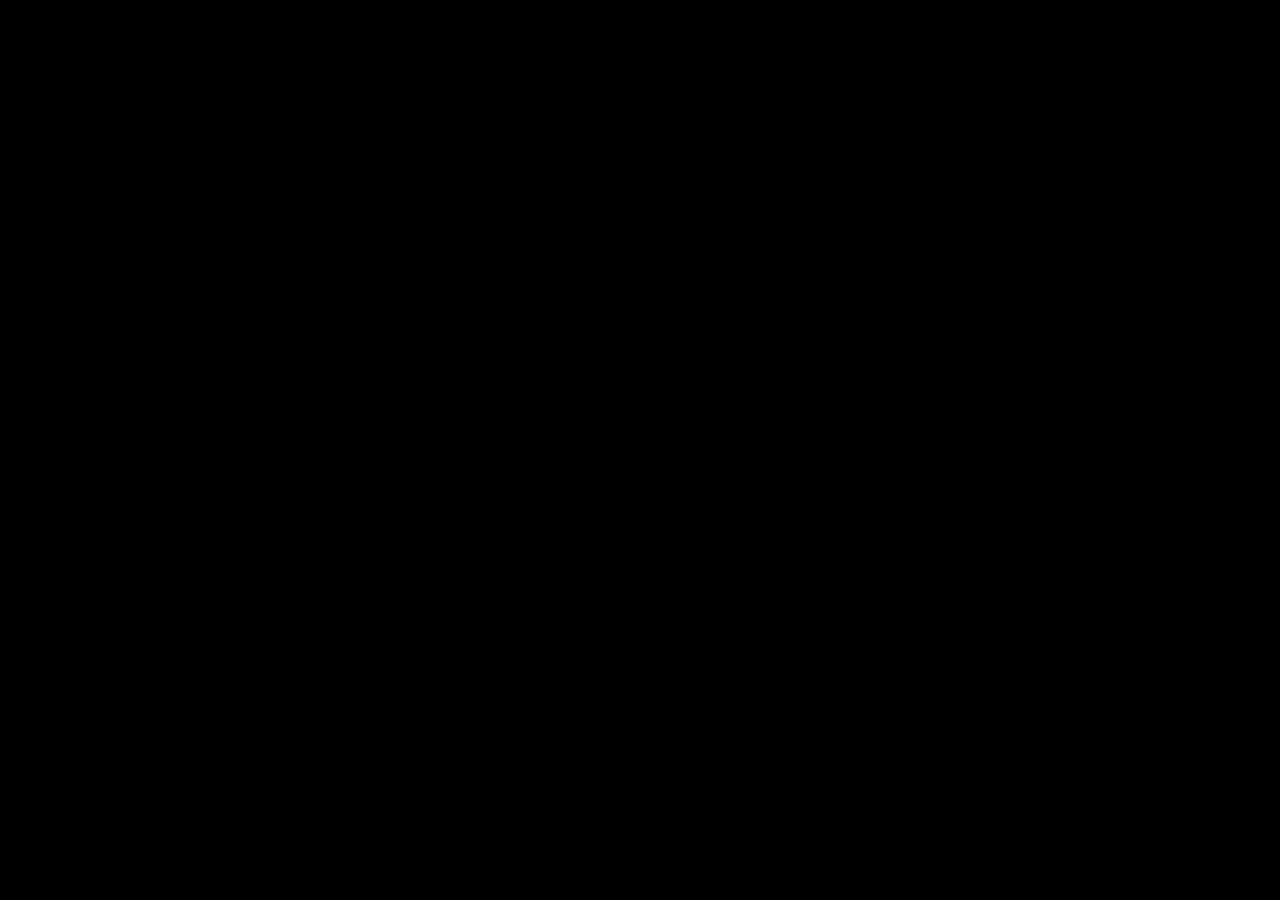
==== docs/index.html @ 6590a258 "add index.html" ====
<!DOCTYPE html>
<html lang="en">

<head>
  <style type="text/css">
    .container {
      position: fixed;
      top: 0;
      left: 0;
      z-index: -1;
    }
  </style>
</head>

<body>
  <canvas id="myCanvas" class="container"></canvas>
</body>

<script type="text/javascript">
  var canvas = document.getElementById('myCanvas');
  var context = canvas.getContext('2d');
  window.addEventListener('resize', resizeCanvas, false);
  resizeCanvas();
  clearCanvas();

  function resizeCanvas() {
    canvas.width = window.innerWidth;
    canvas.height = window.innerHeight;
  }

  function clearCanvas() {
    context.fillStyle = '#000';
    context.fillRect(0, 0, canvas.width, canvas.height);
  }

  function mouseDownHandler(e) {
    var x = e.clientX;
    var y = e.clientY;
    fire(x, y);
  }

  var rid;
  function fire(x, y) {
    createFireworks(x, y);
    cancelAnimationFrame(rid);
    tick();
    function tick() {
      context.globalCompositeOperation = 'destination-out';
      context.fillStyle = 'rgba(0,0,0,' + 20 / 100 + ')';
      context.fillRect(0, 0, canvas.width, canvas.height);
      context.globalCompositeOperation = 'lighter';
      drawFireworks();
      rid = requestAnimationFrame(tick);
    }
  }
  document.addEventListener('mousedown', mouseDownHandler, false);

  var particles = [];
  function createFireworks(sx, sy) {
    particles = [];
    var hue = Math.floor(Math.random() * 51) + 20;
    var hueVariance = 10;
    var count = 100;
    for (var i = 0; i < count; i++) {
      var p = {};
      var angle = Math.floor(Math.random() * 360);
      p.radians = angle * Math.PI / 180;
      p.x = sx;
      p.y = sy;
      p.speed = (Math.random() * 5) + .4;
      p.radius = p.speed;
      p.size = Math.floor(Math.random() * 3) + 1;
      p.hue = Math.floor(Math.random() * ((hue + hueVariance) - (hue - hueVariance))) + (hue - hueVariance);
      p.brightness = Math.floor(Math.random() * 31) + 50;
      p.alpha = (Math.floor(Math.random() * 61) + 40) / 100;
      particles.push(p);
    }
  }

  function drawFireworks() {
    clearCanvas();
    for (var i = 0; i < particles.length; i++) {
      var p = particles[i];
      var vx = Math.cos(p.radians) * p.radius;
      var vy = Math.sin(p.radians) * p.radius + 0.4; p.x += vx; p.y += vy;
      p.radius *= 1 - p.speed / 100;
      p.alpha -= 0.005;
      context.beginPath();
      context.arc(p.x, p.y, p.size, 0, Math.PI * 2, false);
      context.closePath();
      context.fillStyle = 'hsla(' + p.hue + ', 100%, ' + p.brightness + '%, ' + p.alpha + ')';
      context.fill();
    }
  }
</script>

</html>
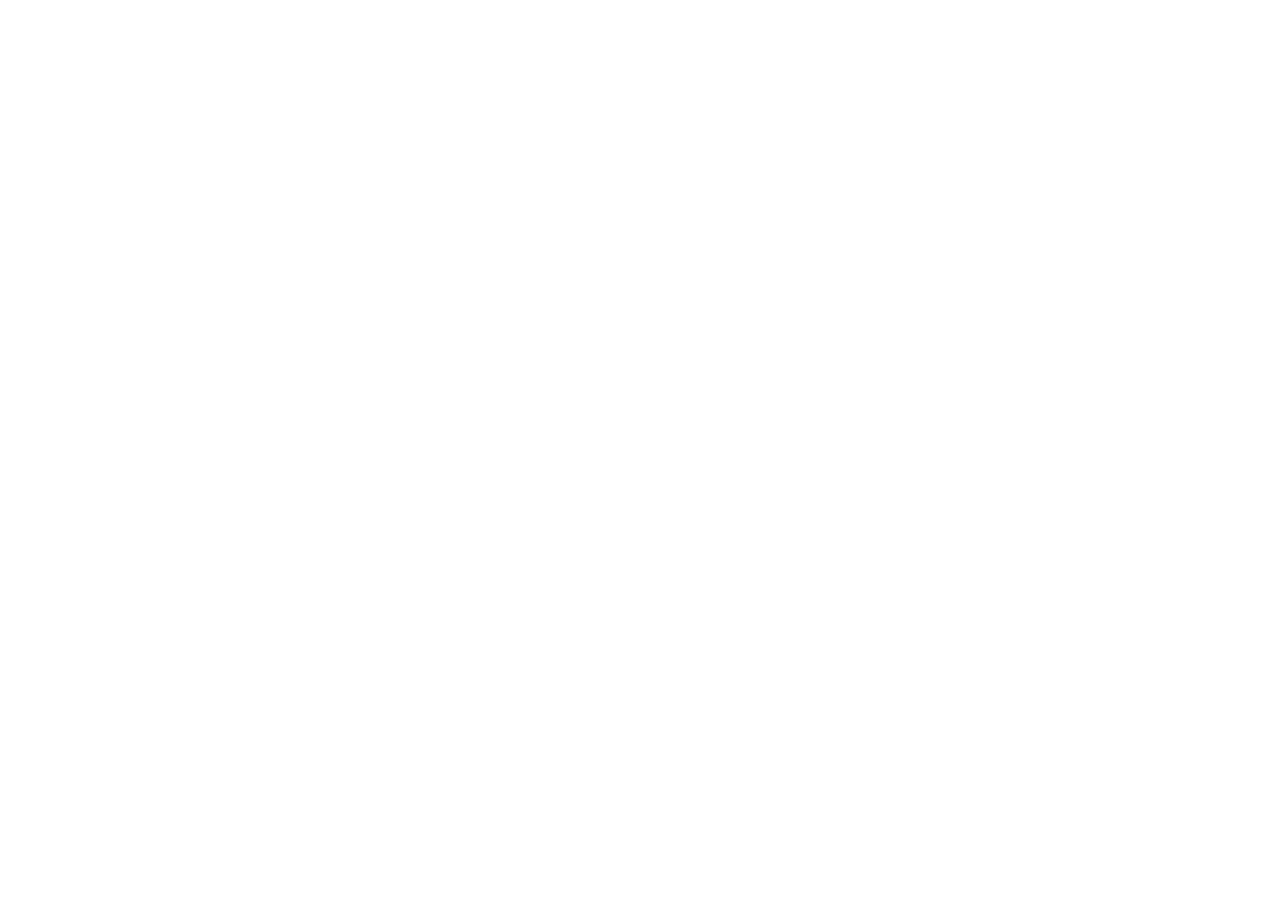
==== commit 2cd9c228: "test html" ====
--- a/docs/index.html
+++ b/docs/index.html
@@ -1,97 +1 @@
-<!DOCTYPE html>
-<html lang="en">
-
-<head>
-  <style type="text/css">
-    .container {
-      position: fixed;
-      top: 0;
-      left: 0;
-      z-index: -1;
-    }
-  </style>
-</head>
-
-<body>
-  <canvas id="myCanvas" class="container"></canvas>
-</body>
-
-<script type="text/javascript">
-  var canvas = document.getElementById('myCanvas');
-  var context = canvas.getContext('2d');
-  window.addEventListener('resize', resizeCanvas, false);
-  resizeCanvas();
-  clearCanvas();
-
-  function resizeCanvas() {
-    canvas.width = window.innerWidth;
-    canvas.height = window.innerHeight;
-  }
-
-  function clearCanvas() {
-    context.fillStyle = '#000';
-    context.fillRect(0, 0, canvas.width, canvas.height);
-  }
-
-  function mouseDownHandler(e) {
-    var x = e.clientX;
-    var y = e.clientY;
-    fire(x, y);
-  }
-
-  var rid;
-  function fire(x, y) {
-    createFireworks(x, y);
-    cancelAnimationFrame(rid);
-    tick();
-    function tick() {
-      context.globalCompositeOperation = 'destination-out';
-      context.fillStyle = 'rgba(0,0,0,' + 20 / 100 + ')';
-      context.fillRect(0, 0, canvas.width, canvas.height);
-      context.globalCompositeOperation = 'lighter';
-      drawFireworks();
-      rid = requestAnimationFrame(tick);
-    }
-  }
-  document.addEventListener('mousedown', mouseDownHandler, false);
-
-  var particles = [];
-  function createFireworks(sx, sy) {
-    particles = [];
-    var hue = Math.floor(Math.random() * 51) + 20;
-    var hueVariance = 10;
-    var count = 100;
-    for (var i = 0; i < count; i++) {
-      var p = {};
-      var angle = Math.floor(Math.random() * 360);
-      p.radians = angle * Math.PI / 180;
-      p.x = sx;
-      p.y = sy;
-      p.speed = (Math.random() * 5) + .4;
-      p.radius = p.speed;
-      p.size = Math.floor(Math.random() * 3) + 1;
-      p.hue = Math.floor(Math.random() * ((hue + hueVariance) - (hue - hueVariance))) + (hue - hueVariance);
-      p.brightness = Math.floor(Math.random() * 31) + 50;
-      p.alpha = (Math.floor(Math.random() * 61) + 40) / 100;
-      particles.push(p);
-    }
-  }
-
-  function drawFireworks() {
-    clearCanvas();
-    for (var i = 0; i < particles.length; i++) {
-      var p = particles[i];
-      var vx = Math.cos(p.radians) * p.radius;
-      var vy = Math.sin(p.radians) * p.radius + 0.4; p.x += vx; p.y += vy;
-      p.radius *= 1 - p.speed / 100;
-      p.alpha -= 0.005;
-      context.beginPath();
-      context.arc(p.x, p.y, p.size, 0, Math.PI * 2, false);
-      context.closePath();
-      context.fillStyle = 'hsla(' + p.hue + ', 100%, ' + p.brightness + '%, ' + p.alpha + ')';
-      context.fill();
-    }
-  }
-</script>
-
-</html>+<!doctype html><html lang="en"><head><meta charset="utf-8"/><link rel="icon" href="/favicon.ico"/><meta name="viewport" content="width=device-width,initial-scale=1"/><meta name="theme-color" content="#000000"/><meta name="description" content="Web site created using create-react-app"/><link rel="apple-touch-icon" href="/logo192.png"/><link rel="manifest" href="/manifest.json"/><script src="https://cdnjs.cloudflare.com/ajax/libs/intro.js/3.4.0/intro.js" integrity="sha512-EgG+bjKjjGlnlm3F5cn0RFuMFHkptVfD9yHLMyv7LE5iEKsAP+RMuw9G6vi2s7v5q12BFupCyIO2yWD5/NMI2w==" crossorigin="anonymous"></script><link rel="stylesheet" href="https://cdnjs.cloudflare.com/ajax/libs/intro.js/3.4.0/introjs.css" integrity="sha512-i+WzzATeaDcwcfi5CfLn63qBxrKqiQvDLC+IChU1zVlaPguPgJlddOR07nU28XOoIOno9WPmJ+3ccUInpmHxBg==" crossorigin="anonymous"/><script src="https://cdn.jsdelivr.net/npm/shepherd.js@8.2.3/dist/js/shepherd.js"></script><link rel="stylesheet" href="https://cdn.jsdelivr.net/npm/shepherd.js@8.2.3/dist/css/shepherd.css"/><title>MDJ Test App</title><link href="/static/css/main.33cf2ed8.chunk.css" rel="stylesheet"></head><body><noscript>You need to enable JavaScript to run this app.</noscript><div id="root"></div><script>!function(e){function r(r){for(var n,p,l=r[0],a=r[1],f=r[2],c=0,s=[];c<l.length;c++)p=l[c],Object.prototype.hasOwnProperty.call(o,p)&&o[p]&&s.push(o[p][0]),o[p]=0;for(n in a)Object.prototype.hasOwnProperty.call(a,n)&&(e[n]=a[n]);for(i&&i(r);s.length;)s.shift()();return u.push.apply(u,f||[]),t()}function t(){for(var e,r=0;r<u.length;r++){for(var t=u[r],n=!0,l=1;l<t.length;l++){var a=t[l];0!==o[a]&&(n=!1)}n&&(u.splice(r--,1),e=p(p.s=t[0]))}return e}var n={},o={1:0},u=[];function p(r){if(n[r])return n[r].exports;var t=n[r]={i:r,l:!1,exports:{}};return e[r].call(t.exports,t,t.exports,p),t.l=!0,t.exports}p.m=e,p.c=n,p.d=function(e,r,t){p.o(e,r)||Object.defineProperty(e,r,{enumerable:!0,get:t})},p.r=function(e){"undefined"!=typeof Symbol&&Symbol.toStringTag&&Object.defineProperty(e,Symbol.toStringTag,{value:"Module"}),Object.defineProperty(e,"__esModule",{value:!0})},p.t=function(e,r){if(1&r&&(e=p(e)),8&r)return e;if(4&r&&"object"==typeof e&&e&&e.__esModule)return e;var t=Object.create(null);if(p.r(t),Object.defineProperty(t,"default",{enumerable:!0,value:e}),2&r&&"string"!=typeof e)for(var n in e)p.d(t,n,function(r){return e[r]}.bind(null,n));return t},p.n=function(e){var r=e&&e.__esModule?function(){return e.default}:function(){return e};return p.d(r,"a",r),r},p.o=function(e,r){return Object.prototype.hasOwnProperty.call(e,r)},p.p="/";var l=this["webpackJsonpmy-app"]=this["webpackJsonpmy-app"]||[],a=l.push.bind(l);l.push=r,l=l.slice();for(var f=0;f<l.length;f++)r(l[f]);var i=a;t()}([])</script><script src="/static/js/2.17884983.chunk.js"></script><script src="/static/js/main.e156c355.chunk.js"></script></body></html>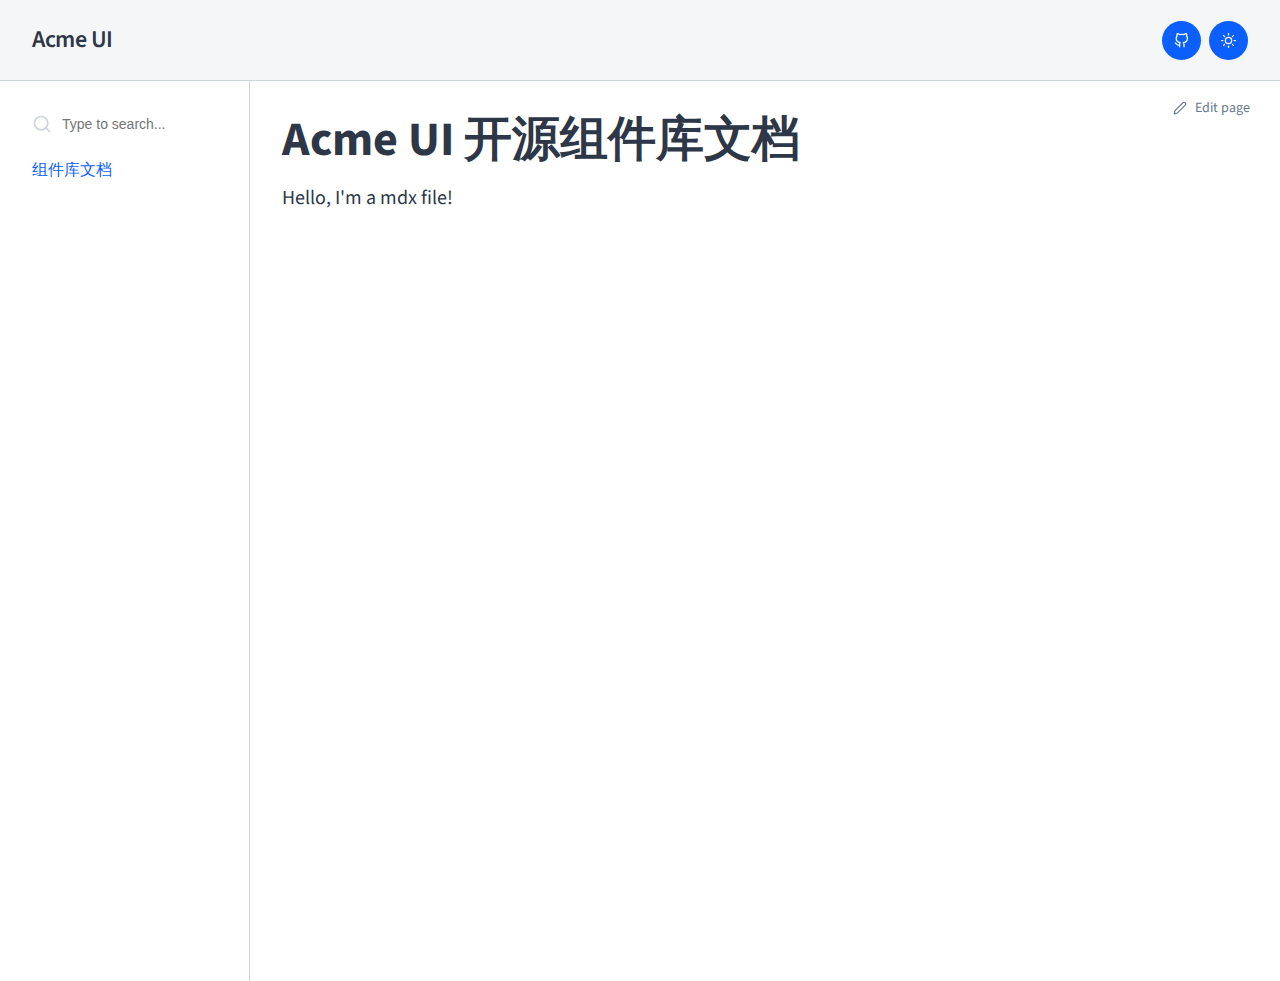
==== commit 89567ece: "test html" ====
--- a/docs/index.html
+++ b/docs/index.html
@@ -1 +1 @@
-<!doctype html><html lang="en"><head><meta charset="utf-8"/><link rel="icon" href="/favicon.ico"/><meta name="viewport" content="width=device-width,initial-scale=1"/><meta name="theme-color" content="#000000"/><meta name="description" content="Web site created using create-react-app"/><link rel="apple-touch-icon" href="/logo192.png"/><link rel="manifest" href="/manifest.json"/><script src="https://cdnjs.cloudflare.com/ajax/libs/intro.js/3.4.0/intro.js" integrity="sha512-EgG+bjKjjGlnlm3F5cn0RFuMFHkptVfD9yHLMyv7LE5iEKsAP+RMuw9G6vi2s7v5q12BFupCyIO2yWD5/NMI2w==" crossorigin="anonymous"></script><link rel="stylesheet" href="https://cdnjs.cloudflare.com/ajax/libs/intro.js/3.4.0/introjs.css" integrity="sha512-i+WzzATeaDcwcfi5CfLn63qBxrKqiQvDLC+IChU1zVlaPguPgJlddOR07nU28XOoIOno9WPmJ+3ccUInpmHxBg==" crossorigin="anonymous"/><script src="https://cdn.jsdelivr.net/npm/shepherd.js@8.2.3/dist/js/shepherd.js"></script><link rel="stylesheet" href="https://cdn.jsdelivr.net/npm/shepherd.js@8.2.3/dist/css/shepherd.css"/><title>MDJ Test App</title><link href="/static/css/main.33cf2ed8.chunk.css" rel="stylesheet"></head><body><noscript>You need to enable JavaScript to run this app.</noscript><div id="root"></div><script>!function(e){function r(r){for(var n,p,l=r[0],a=r[1],f=r[2],c=0,s=[];c<l.length;c++)p=l[c],Object.prototype.hasOwnProperty.call(o,p)&&o[p]&&s.push(o[p][0]),o[p]=0;for(n in a)Object.prototype.hasOwnProperty.call(a,n)&&(e[n]=a[n]);for(i&&i(r);s.length;)s.shift()();return u.push.apply(u,f||[]),t()}function t(){for(var e,r=0;r<u.length;r++){for(var t=u[r],n=!0,l=1;l<t.length;l++){var a=t[l];0!==o[a]&&(n=!1)}n&&(u.splice(r--,1),e=p(p.s=t[0]))}return e}var n={},o={1:0},u=[];function p(r){if(n[r])return n[r].exports;var t=n[r]={i:r,l:!1,exports:{}};return e[r].call(t.exports,t,t.exports,p),t.l=!0,t.exports}p.m=e,p.c=n,p.d=function(e,r,t){p.o(e,r)||Object.defineProperty(e,r,{enumerable:!0,get:t})},p.r=function(e){"undefined"!=typeof Symbol&&Symbol.toStringTag&&Object.defineProperty(e,Symbol.toStringTag,{value:"Module"}),Object.defineProperty(e,"__esModule",{value:!0})},p.t=function(e,r){if(1&r&&(e=p(e)),8&r)return e;if(4&r&&"object"==typeof e&&e&&e.__esModule)return e;var t=Object.create(null);if(p.r(t),Object.defineProperty(t,"default",{enumerable:!0,value:e}),2&r&&"string"!=typeof e)for(var n in e)p.d(t,n,function(r){return e[r]}.bind(null,n));return t},p.n=function(e){var r=e&&e.__esModule?function(){return e.default}:function(){return e};return p.d(r,"a",r),r},p.o=function(e,r){return Object.prototype.hasOwnProperty.call(e,r)},p.p="/";var l=this["webpackJsonpmy-app"]=this["webpackJsonpmy-app"]||[],a=l.push.bind(l);l.push=r,l=l.slice();for(var f=0;f<l.length;f++)r(l[f]);var i=a;t()}([])</script><script src="/static/js/2.17884983.chunk.js"></script><script src="/static/js/main.e156c355.chunk.js"></script></body></html>+<!DOCTYPE html><html lang="en"><head><meta charSet="utf-8"/><meta http-equiv="x-ua-compatible" content="ie=edge"/><meta name="viewport" content="width=device-width, initial-scale=1, shrink-to-fit=no"/><style data-href="/test-gh-pages/styles.2543ff947a193d7f33b1.css" id="gatsby-global-css">@import url(https://fonts.googleapis.com/css?family=Inconsolata&display=swap);@import url(https://fonts.googleapis.com/css?family=Source+Sans+Pro&display=swap);</style><meta name="generator" content="Gatsby 2.32.6"/><title data-rh="true">组件库文档 | Acme UI</title><meta data-rh="true" name="description" content="Next Gen UI Design Language and Library"/><meta data-rh="true" property="og:title" content="组件库文档"/><meta data-rh="true" property="og:description" content="Next Gen UI Design Language and Library"/><meta data-rh="true" property="og:type" content="website"/><meta data-rh="true" name="twitter:card" content="summary"/><meta data-rh="true" name="twitter:title" content="组件库文档"/><meta data-rh="true" name="twitter:description" content="Next Gen UI Design Language and Library"/><link as="script" rel="preload" href="/test-gh-pages/webpack-runtime-51975ccbfc63a61c12c3.js"/><link as="script" rel="preload" href="/test-gh-pages/framework-88a9e6ffe90b0bd6b709.js"/><link as="script" rel="preload" href="/test-gh-pages/styles-9411612e31e4f14527d1.js"/><link as="script" rel="preload" href="/test-gh-pages/app-e3fe2f92151eecea9dfb.js"/><link as="script" rel="preload" href="/test-gh-pages/a1b980b1-386b7d332576df7b3351.js"/><link as="script" rel="preload" href="/test-gh-pages/component---src-index-mdx-e60f8d1dc1f83ceb67d9.js"/><link as="fetch" rel="preload" href="/test-gh-pages/page-data/index/page-data.json" crossorigin="anonymous"/><link as="fetch" rel="preload" href="/test-gh-pages/page-data/sq/d/1635659820.json" crossorigin="anonymous"/><link as="fetch" rel="preload" href="/test-gh-pages/page-data/app-data.json" crossorigin="anonymous"/></head><body><div id="___gatsby"><div style="outline:none" tabindex="-1" id="gatsby-focus-wrapper"><style data-emotion-css="1ouyflx">.css-1ouyflx{font-family:'Source Sans Pro',sans-serif;font-size:20px;font-weight:400;line-height:1.5;color:var(--theme-ui-colors-text,#2D3747);background-color:var(--theme-ui-colors-background,#FFFFFF);}</style><div class="css-1ouyflx"><style data-emotion-css="jrjj6h">.css-jrjj6h > div{-webkit-flex:1 1 auto;-ms-flex:1 1 auto;flex:1 1 auto;}</style><style data-emotion-css="1ubpee3">.css-1ubpee3{min-height:100vh;display:-webkit-box;display:-webkit-flex;display:-ms-flexbox;display:flex;-webkit-flex-direction:column;-ms-flex-direction:column;flex-direction:column;}.css-1ubpee3 > div{-webkit-flex:1 1 auto;-ms-flex:1 1 auto;flex:1 1 auto;}</style><style data-emotion-css="hbri28">.css-hbri28{box-sizing:border-box;min-width:0;min-height:100vh;display:-webkit-box;display:-webkit-flex;display:-ms-flexbox;display:flex;-webkit-flex-direction:column;-ms-flex-direction:column;flex-direction:column;}.css-hbri28 > div{-webkit-flex:1 1 auto;-ms-flex:1 1 auto;flex:1 1 auto;}</style><div data-testid="layout" class="css-hbri28"><style data-emotion-css="1xva7m0">body{margin:0;padding:0;}.icon-link{display:none;}.with-overlay{overflow:hidden;}</style><style data-emotion-css="zf0iqh">.css-zf0iqh{display:-webkit-box;display:-webkit-flex;display:-ms-flexbox;display:flex;-webkit-flex-direction:column;-ms-flex-direction:column;flex-direction:column;min-height:100vh;}</style><style data-emotion-css="1tjxv7i">.css-1tjxv7i{-webkit-flex:1 1 auto;-ms-flex:1 1 auto;flex:1 1 auto;display:-webkit-box;display:-webkit-flex;display:-ms-flexbox;display:flex;-webkit-flex-direction:column;-ms-flex-direction:column;flex-direction:column;min-height:100vh;}</style><style data-emotion-css="238csb">.css-238csb{box-sizing:border-box;min-width:0;-webkit-flex:1 1 auto;-ms-flex:1 1 auto;flex:1 1 auto;display:-webkit-box;display:-webkit-flex;display:-ms-flexbox;display:flex;-webkit-flex-direction:column;-ms-flex-direction:column;flex-direction:column;min-height:100vh;}</style><main class="css-238csb"><style data-emotion-css="18wmtq">.css-18wmtq{background-color:var(--theme-ui-colors-header-bg,#F5F6F7);position:relative;z-index:1;border-bottom:1px solid var(--theme-ui-colors-border,#CED4DE);}</style><div data-testid="header" class="css-18wmtq"><style data-emotion-css="zankq9">.css-zankq9{display:none;position:absolute;top:calc(100% + 15px);left:30px;}@media screen and (max-width:57.5em){.css-zankq9{display:block;}}</style><style data-emotion-css="1s0wdqz">.css-1s0wdqz{box-sizing:border-box;min-width:0;display:none;position:absolute;top:calc(100% + 15px);left:30px;}@media screen and (max-width:57.5em){.css-1s0wdqz{display:block;}}</style><div class="css-1s0wdqz"><style data-emotion-css="4019lz">.css-4019lz{padding:0;outline:none;background:transparent;border:none;color:var(--theme-ui-colors-header-text,#2D3747);opacity:0.5;cursor:pointer;}.css-4019lz:hover{cursor:pointer;}</style><button class="css-4019lz"><svg xmlns="http://www.w3.org/2000/svg" width="25" height="25" viewBox="0 0 24 24" fill="none" stroke="currentColor" stroke-width="2" stroke-linecap="round" stroke-linejoin="round"><line x1="3" y1="12" x2="21" y2="12"></line><line x1="3" y1="6" x2="21" y2="6"></line><line x1="3" y1="18" x2="21" y2="18"></line></svg></button></div><style data-emotion-css="z6jak6">.css-z6jak6{display:-webkit-box;display:-webkit-flex;display:-ms-flexbox;display:flex;-webkit-align-items:center;-webkit-box-align:center;-ms-flex-align:center;align-items:center;-webkit-box-pack:justify;-webkit-justify-content:space-between;-ms-flex-pack:justify;justify-content:space-between;padding-left:32px;padding-right:32px;position:relative;height:80px;}</style><div class="css-z6jak6"><style data-emotion-css="xenp3v">.css-xenp3v{-webkit-letter-spacing:-0.02em;-moz-letter-spacing:-0.02em;-ms-letter-spacing:-0.02em;letter-spacing:-0.02em;font-weight:600;font-size:24px;}</style><style data-emotion-css="1abzlu">.css-1abzlu{display:-webkit-box;display:-webkit-flex;display:-ms-flexbox;display:flex;-webkit-letter-spacing:-0.02em;-moz-letter-spacing:-0.02em;-ms-letter-spacing:-0.02em;letter-spacing:-0.02em;font-weight:600;font-size:24px;}</style><style data-emotion-css="ug0363">.css-ug0363{box-sizing:border-box;min-width:0;display:-webkit-box;display:-webkit-flex;display:-ms-flexbox;display:flex;-webkit-letter-spacing:-0.02em;-moz-letter-spacing:-0.02em;-ms-letter-spacing:-0.02em;letter-spacing:-0.02em;font-weight:600;font-size:24px;}</style><div data-testid="logo" class="css-ug0363"><style data-emotion-css="gyijir">.css-gyijir{font-weight:600;color:var(--theme-ui-colors-header-text,#2D3747);-webkit-text-decoration:none;text-decoration:none;}.css-gyijir:hover{color:var(--theme-ui-colors-primary,#0B5FFF);}</style><a aria-current="page" class="css-gyijir" href="/test-gh-pages/">Acme UI</a></div><style data-emotion-css="k008qs">.css-k008qs{display:-webkit-box;display:-webkit-flex;display:-ms-flexbox;display:flex;}</style><style data-emotion-css="80zs6q">.css-80zs6q{box-sizing:border-box;min-width:0;display:-webkit-box;display:-webkit-flex;display:-ms-flexbox;display:flex;}</style><div class="css-80zs6q"><style data-emotion-css="12z0wuy">.css-12z0wuy{margin-right:8px;}</style><style data-emotion-css="q6cf68">.css-q6cf68{box-sizing:border-box;min-width:0;margin-right:8px;}</style><div class="css-q6cf68"><style data-emotion-css="1is33jg">.css-1is33jg{display:-webkit-box;display:-webkit-flex;display:-ms-flexbox;display:flex;-webkit-align-items:center;-webkit-box-align:center;-ms-flex-align:center;align-items:center;-webkit-box-pack:center;-webkit-justify-content:center;-ms-flex-pack:center;justify-content:center;outline:none;padding:12px;border:none;border-radius:9999px;background-color:var(--theme-ui-colors-header-button-bg,#0B5FFF);color:var(--theme-ui-colors-header-button-color,#FFFFFF);font-size:12px;font-weight:600;cursor:pointer;}</style><a href="https://github.com/yufuid/acme-ui" target="_blank" rel="noopener noreferrer" class="css-1is33jg"><svg xmlns="http://www.w3.org/2000/svg" width="15" height="15" viewBox="0 0 24 24" fill="none" stroke="currentColor" stroke-width="2" stroke-linecap="round" stroke-linejoin="round"><path d="M9 19c-5 1.5-5-2.5-7-3m14 6v-3.87a3.37 3.37 0 0 0-.94-2.61c3.14-.35 6.44-1.54 6.44-7A5.44 5.44 0 0 0 20 4.77 5.07 5.07 0 0 0 19.91 1S18.73.65 16 2.48a13.38 13.38 0 0 0-7 0C6.27.65 5.09 1 5.09 1A5.07 5.07 0 0 0 5 4.77a5.44 5.44 0 0 0-1.5 3.78c0 5.42 3.3 6.61 6.44 7A3.37 3.37 0 0 0 9 18.13V22"></path></svg></a></div><button aria-label="Switch to light mode" class="css-1is33jg"><svg xmlns="http://www.w3.org/2000/svg" width="15" height="15" viewBox="0 0 24 24" fill="none" stroke="currentColor" stroke-width="2" stroke-linecap="round" stroke-linejoin="round"><circle cx="12" cy="12" r="5"></circle><line x1="12" y1="1" x2="12" y2="3"></line><line x1="12" y1="21" x2="12" y2="23"></line><line x1="4.22" y1="4.22" x2="5.64" y2="5.64"></line><line x1="18.36" y1="18.36" x2="19.78" y2="19.78"></line><line x1="1" y1="12" x2="3" y2="12"></line><line x1="21" y1="12" x2="23" y2="12"></line><line x1="4.22" y1="19.78" x2="5.64" y2="18.36"></line><line x1="18.36" y1="5.64" x2="19.78" y2="4.22"></line></svg></button></div><style data-emotion-css="1gncnz1">.css-1gncnz1{display:-webkit-box;display:-webkit-flex;display:-ms-flexbox;display:flex;-webkit-align-items:center;-webkit-box-align:center;-ms-flex-align:center;align-items:center;-webkit-box-pack:center;-webkit-justify-content:center;-ms-flex-pack:center;justify-content:center;position:absolute;bottom:-40px;right:30px;background-color:transparent;color:var(--theme-ui-colors-muted,#67788a);font-size:14px;-webkit-text-decoration:none;text-decoration:none;border-radius:4px;}</style><a href="https://github.com/yufuid/acme-ui/edit/main/packages/documents/src/index.mdx" target="_blank" rel="noopener noreferrer" class="css-1gncnz1"><svg xmlns="http://www.w3.org/2000/svg" width="14" height="24" viewBox="0 0 24 24" fill="none" stroke="currentColor" stroke-width="2" stroke-linecap="round" stroke-linejoin="round"><path d="M17 3a2.828 2.828 0 1 1 4 4L7.5 20.5 2 22l1.5-5.5L17 3z"></path></svg><style data-emotion-css="1iuj5ih">.css-1iuj5ih{padding-left:8px;}</style><style data-emotion-css="1x2jprh">.css-1x2jprh{box-sizing:border-box;min-width:0;padding-left:8px;}</style><div class="css-1x2jprh">Edit page</div></a></div></div><style data-emotion-css="1nfi0ai">.css-1nfi0ai{padding-top:0;padding-bottom:0;-webkit-flex:1;-ms-flex:1;flex:1;display:grid;grid-template-columns:250px minmax(0,1fr);min-height:100vh;}@media screen and (max-width:57.5em){.css-1nfi0ai{display:block;}}</style><div class="css-1nfi0ai"><style data-emotion-css="1tn7q1x">.css-1tn7q1x{z-index:999;position:fixed;top:81px;right:0;bottom:0;left:0;background:rgba(0,0,0,0.6);-webkit-transition:all .2s ease-out;transition:all .2s ease-out;visibility:hidden;opacity:0;}</style><style data-emotion-css="h4snl3">.css-h4snl3{box-sizing:border-box;min-width:0;z-index:999;position:fixed;top:81px;right:0;bottom:0;left:0;background:rgba(0,0,0,0.6);-webkit-transition:all .2s ease-out;transition:all .2s ease-out;visibility:hidden;opacity:0;}</style><div class="css-h4snl3"></div><style data-emotion-css="1ethd5x">.css-1ethd5x{padding-top:32px;padding-bottom:32px;padding-left:32px;padding-right:32px;-webkit-flex-direction:column;-ms-flex-direction:column;flex-direction:column;position:-webkit-sticky;position:sticky;top:0;z-index:1;min-width:0;max-height:100vh;border-right:1px solid var(--theme-ui-colors-border,#CED4DE);overflow:auto;-webkit-overflow-scrolling:touch;background-color:var(--theme-ui-colors-sidebar-bg,#FFFFFF);}@media screen and (max-width:57.5em){.css-1ethd5x{z-index:9999;display:block;position:fixed;top:81px;left:0;bottom:0;width:256px;padding-left:32px;padding-right:32px;background-color:var(--theme-ui-colors-background,#FFFFFF);-webkit-transition:-webkit-transform .2s ease-out;-webkit-transition:transform .2s ease-out;transition:transform .2s ease-out;-webkit-transform:translateX(-100%);-ms-transform:translateX(-100%);transform:translateX(-100%);}}</style><style data-emotion-css="1li9yso">.css-1li9yso{box-sizing:border-box;min-width:0;padding-top:32px;padding-bottom:32px;padding-left:32px;padding-right:32px;-webkit-flex-direction:column;-ms-flex-direction:column;flex-direction:column;position:-webkit-sticky;position:sticky;top:0;z-index:1;min-width:0;max-height:100vh;border-right:1px solid var(--theme-ui-colors-border,#CED4DE);overflow:auto;-webkit-overflow-scrolling:touch;background-color:var(--theme-ui-colors-sidebar-bg,#FFFFFF);}@media screen and (max-width:57.5em){.css-1li9yso{z-index:9999;display:block;position:fixed;top:81px;left:0;bottom:0;width:256px;padding-left:32px;padding-right:32px;background-color:var(--theme-ui-colors-background,#FFFFFF);-webkit-transition:-webkit-transform .2s ease-out;-webkit-transition:transform .2s ease-out;transition:transform .2s ease-out;-webkit-transform:translateX(-100%);-ms-transform:translateX(-100%);transform:translateX(-100%);}}</style><div data-testid="sidebar" class="css-1li9yso"><style data-emotion-css="lcm9hh">.css-lcm9hh{margin-bottom:16px;display:-webkit-inline-box;display:-webkit-inline-flex;display:-ms-inline-flexbox;display:inline-flex;-webkit-align-items:center;-webkit-box-align:center;-ms-flex-align:center;align-items:center;}</style><div data-testid="nav-search" class="css-lcm9hh"><style data-emotion-css="1mo6uhh">.css-1mo6uhh{color:var(--theme-ui-colors-border,#CED4DE);margin-right:8px;}</style><svg xmlns="http://www.w3.org/2000/svg" width="20" height="20" viewBox="0 0 24 24" fill="none" stroke="currentColor" stroke-width="2" stroke-linecap="round" stroke-linejoin="round" class="css-1mo6uhh"><circle cx="11" cy="11" r="8"></circle><line x1="21" y1="21" x2="16.65" y2="16.65"></line></svg><style data-emotion-css="1bbueiu">.css-1bbueiu{outline:none;background:none;border:none;color:var(--theme-ui-colors-text,#2D3747);font-size:14px;}</style><input placeholder="Type to search..." value="" class="css-1bbueiu"/></div><style data-emotion-css="1rqvyud">.css-1rqvyud{margin-top:8px;margin-bottom:8px;display:block;color:var(--theme-ui-colors-sidebar-navGroup,#2D3747);-webkit-text-decoration:none;text-decoration:none;font-size:16px;}.css-1rqvyud.active{color:var(--theme-ui-colors-sidebar-navLinkActive,#0B5FFF);}</style><a aria-current="page" class="css-1rqvyud active" href="/test-gh-pages/">组件库文档</a></div><style data-emotion-css="1w3d2mg">.css-1w3d2mg{background-color:var(--theme-ui-colors-background,#FFFFFF);position:relative;max-width:1280px;padding-top:48px;padding-bottom:48px;padding-left:32px;padding-right:32px;padding:32px;}@media screen and (max-width:57.5em){.css-1w3d2mg{padding-top:48px;padding-bottom:32px;padding-left:32px;padding-right:32px;}}</style><style data-emotion-css="kjtkh5">.css-kjtkh5{width:100%;min-width:0;max-width:1280px;margin-left:auto;margin-right:auto;padding:32px;background-color:var(--theme-ui-colors-background,#FFFFFF);position:relative;max-width:1280px;padding-top:48px;padding-bottom:48px;padding-left:32px;padding-right:32px;padding:32px;}@media screen and (max-width:57.5em){.css-kjtkh5{padding-top:48px;padding-bottom:32px;padding-left:32px;padding-right:32px;}}</style><style data-emotion-css="1307vk3">.css-1307vk3{box-sizing:border-box;min-width:0;width:100%;min-width:0;max-width:1280px;margin-left:auto;margin-right:auto;padding:32px;background-color:var(--theme-ui-colors-background,#FFFFFF);position:relative;max-width:1280px;padding-top:48px;padding-bottom:48px;padding-left:32px;padding-right:32px;padding:32px;}@media screen and (max-width:57.5em){.css-1307vk3{padding-top:48px;padding-bottom:32px;padding-left:32px;padding-right:32px;}}</style><div data-testid="main-container" class="css-1307vk3"><style data-emotion-css="1vci3bl">.css-1vci3bl{padding:0;margin:0;margin-bottom:16px;font-size:48px;font-family:'Source Sans Pro',sans-serif;line-height:1.125;font-weight:700;}</style><h1 id="acme-ui-开源组件库文档" class="css-1vci3bl">Acme UI 开源组件库文档</h1><style data-emotion-css="1ftn47p">.css-1ftn47p{padding:0;margin:0;margin-bottom:16px;}</style><p class="css-1ftn47p">Hello, I&#x27;m a mdx file!</p></div></div></main></div></div></div><div id="gatsby-announcer" style="position:absolute;top:0;width:1px;height:1px;padding:0;overflow:hidden;clip:rect(0, 0, 0, 0);white-space:nowrap;border:0" aria-live="assertive" aria-atomic="true"></div></div><script id="gatsby-script-loader">/*<![CDATA[*/window.pagePath="/";/*]]>*/</script><script id="gatsby-chunk-mapping">/*<![CDATA[*/window.___chunkMapping={"polyfill":["/polyfill-bf531471199f91faeeae.js"],"app":["/app-e3fe2f92151eecea9dfb.js"],"component---src-index-mdx":["/component---src-index-mdx-e60f8d1dc1f83ceb67d9.js"],"component---src-pages-404-js":["/component---src-pages-404-js-8d2a234f8ce897622ccc.js"]};/*]]>*/</script><script src="/test-gh-pages/polyfill-bf531471199f91faeeae.js" nomodule=""></script><script src="/test-gh-pages/component---src-index-mdx-e60f8d1dc1f83ceb67d9.js" async=""></script><script src="/test-gh-pages/a1b980b1-386b7d332576df7b3351.js" async=""></script><script src="/test-gh-pages/app-e3fe2f92151eecea9dfb.js" async=""></script><script src="/test-gh-pages/styles-9411612e31e4f14527d1.js" async=""></script><script src="/test-gh-pages/framework-88a9e6ffe90b0bd6b709.js" async=""></script><script src="/test-gh-pages/webpack-runtime-51975ccbfc63a61c12c3.js" async=""></script></body></html>